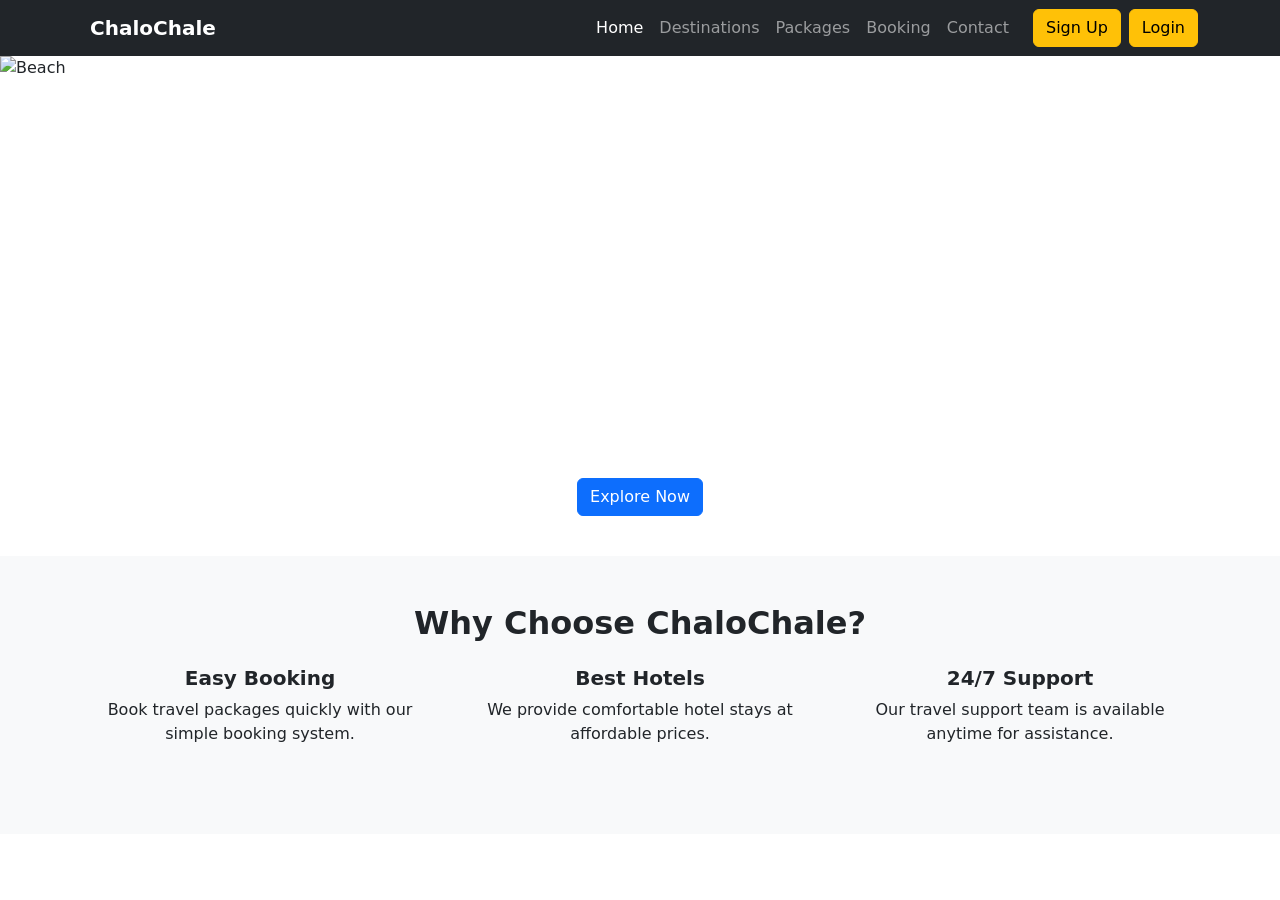
==== index.html @ fa5c9264 "first commit" ====
<!DOCTYPE html>
<html lang="en">

<head>
    <meta charset="UTF-8">
    <meta name="viewport" content="width=device-width, initial-scale=1.0">
    <title>Document</title>
    <link href="https://cdn.jsdelivr.net/npm/bootstrap@5.3.8/dist/css/bootstrap.min.css" rel="stylesheet"
        integrity="sha384-sRIl4kxILFvY47J16cr9ZwB07vP4J8+LH7qKQnuqkuIAvNWLzeN8tE5YBujZqJLB" crossorigin="anonymous">
    <link rel="stylesheet" href="style.css">
</head>

<body>
    <!-- Navbar Start -->
    <div class="container-fluid p-0">
        <nav class="navbar navbar-expand-lg navbar-dark bg-dark">

            <div class="container">

                <!-- Logo / Brand -->
                <a class="navbar-brand fw-bold" href="index.html">
                    <i class="fa-solid fa-plane-departure me-2"></i>
                    ChaloChale
                </a>

                <!-- Mobile Menu Button -->
                <button class="navbar-toggler" type="button" data-bs-toggle="collapse" data-bs-target="#navbarNav"
                    aria-controls="navbarNav" aria-expanded="false" aria-label="Toggle navigation">
                    <span class="navbar-toggler-icon"></span>
                </button>

                <!-- Navigation Menu -->
                <div class="collapse navbar-collapse" id="navbarNav">
                    <ul class="navbar-nav ms-auto">
                        <li class="nav-item"><a class="nav-link active" href="index.html">Home</a></li>
                        <li class="nav-item"><a class="nav-link" href="destinations.html">Destinations</a></li>
                        <li class="nav-item"><a class="nav-link" href="Packages.html">Packages</a></li>
                        <li class="nav-item"><a class="nav-link" href="booking.html">Booking</a></li>
                        <li class="nav-item"><a class="nav-link" href="contact.html">Contact</a></li>
                    </ul>

                    <!-- Buttons -->
                    <div class="d-flex gap-2 ms-lg-3 mt-3 mt-lg-0">
                        <a href="signup.html" class="btn btn-warning">Sign Up</a>
                        <a href="login.html" class="btn btn-warning">Login</a>
                    </div>
                </div>
            </div>
        </nav>
    </div>
    <!-- Navbar End -->

    <div class="row">
        <div class="col-md-12">

            <!-- Carousel Start -->
            <div id="travelCarousel" class="carousel slide" data-bs-ride="carousel">

                <!-- Carousel Indicators -->
                <div class="carousel-indicators">
                    <button type="button" data-bs-target="#travelCarousel" data-bs-slide-to="0" class="active"></button>
                    <button type="button" data-bs-target="#travelCarousel" data-bs-slide-to="1"></button>
                    <button type="button" data-bs-target="#travelCarousel" data-bs-slide-to="2"></button>
                </div>

                <!-- Carousel Inner -->
                <div class="carousel-inner">

                    <!-- Slide 1 -->
                    <div class="carousel-item active">
                        <img src="https://images.unsplash.com/photo-1507525428034-b723cf961d3e?auto=format&fit=crop&w=1400&q=60"
                            class="d-block w-100" height="500" alt="Beach">

                        <div class="carousel-caption">
                            <h2 class="fw-bold">Explore Beautiful Beaches</h2>
                            <p>Plan your next vacation with ChaloChale.</p>
                            <button class="btn btn-primary">Explore Now</button>
                        </div>
                    </div>

                    <!-- Slide 2 -->
                    <div class="carousel-item">
                        <img src="https://images.unsplash.com/photo-1501785888041-af3ef285b470?auto=format&fit=crop&w=1400&q=60"
                            class="d-block w-100" height="500" alt="Mountains">

                        <div class="carousel-caption">
                            <h2 class="fw-bold">Adventure in Mountains</h2>
                            <p>Discover trekking and hiking packages.</p>
                            <button class="btn btn-success">View Packages</button>
                        </div>
                    </div>

                    <!-- Slide 3 -->
                    <div class="carousel-item">
                        <img src="https://images.unsplash.com/photo-1526778548025-fa2f459cd5c1?auto=format&fit=crop&w=1400&q=60"
                            class="d-block w-100" height="500" alt="City">

                        <div class="carousel-caption">
                            <h2 class="fw-bold">Enjoy City Tours</h2>
                            <p>Book affordable city travel plans.</p>
                            <button class="btn btn-warning">Book Trip</button>
                        </div>
                    </div>

                </div>

                <!-- Previous Button -->
                <button class="carousel-control-prev" type="button" data-bs-target="#travelCarousel"
                    data-bs-slide="prev">

                    <span class="carousel-control-prev-icon"></span>

                </button>

                <!-- Next Button -->
                <button class="carousel-control-next" type="button" data-bs-target="#travelCarousel"
                    data-bs-slide="next">

                    <span class="carousel-control-next-icon"></span>

                </button>

            </div>
            <!-- Carousel End -->

        </div>
    </div>

    <!-- Services Section -->
    <section class="py-5 bg-light">
        <div class="container">

            <h2 class="text-center fw-bold mb-4">
                Why Choose ChaloChale?
            </h2>

            <div class="row text-center">

                <!-- Service 1 -->
                <div class="col-md-4 mb-4">
                    <i class="fa-solid fa-plane fa-3x text-primary mb-3"></i>
                    <h5 class="fw-bold">Easy Booking</h5>
                    <p>
                        Book travel packages quickly with our simple booking system.
                    </p>
                </div>

                <!-- Service 2 -->
                <div class="col-md-4 mb-4">
                    <i class="fa-solid fa-hotel fa-3x text-success mb-3"></i>
                    <h5 class="fw-bold">Best Hotels</h5>
                    <p>
                        We provide comfortable hotel stays at affordable prices.
                    </p>
                </div>

                <!-- Service 3 -->
                <div class="col-md-4 mb-4">
                    <i class="fa-solid fa-headset fa-3x text-warning mb-3"></i>
                    <h5 class="fw-bold">24/7 Support</h5>
                    <p>
                        Our travel support team is available anytime for assistance.
                    </p>
                </div>

            </div>

        </div>
    </section>
    <!-- Services Section End -->

    <script src="https://cdn.jsdelivr.net/npm/bootstrap@5.3.8/dist/js/bootstrap.bundle.min.js"
        integrity="sha384-FKyoEForCGlyvwx9Hj09JcYn3nv7wiPVlz7YYwJrWVcXK/BmnVDxM+D2scQbITxI" crossorigin="anonymous">
        </script>
</body>

</html>
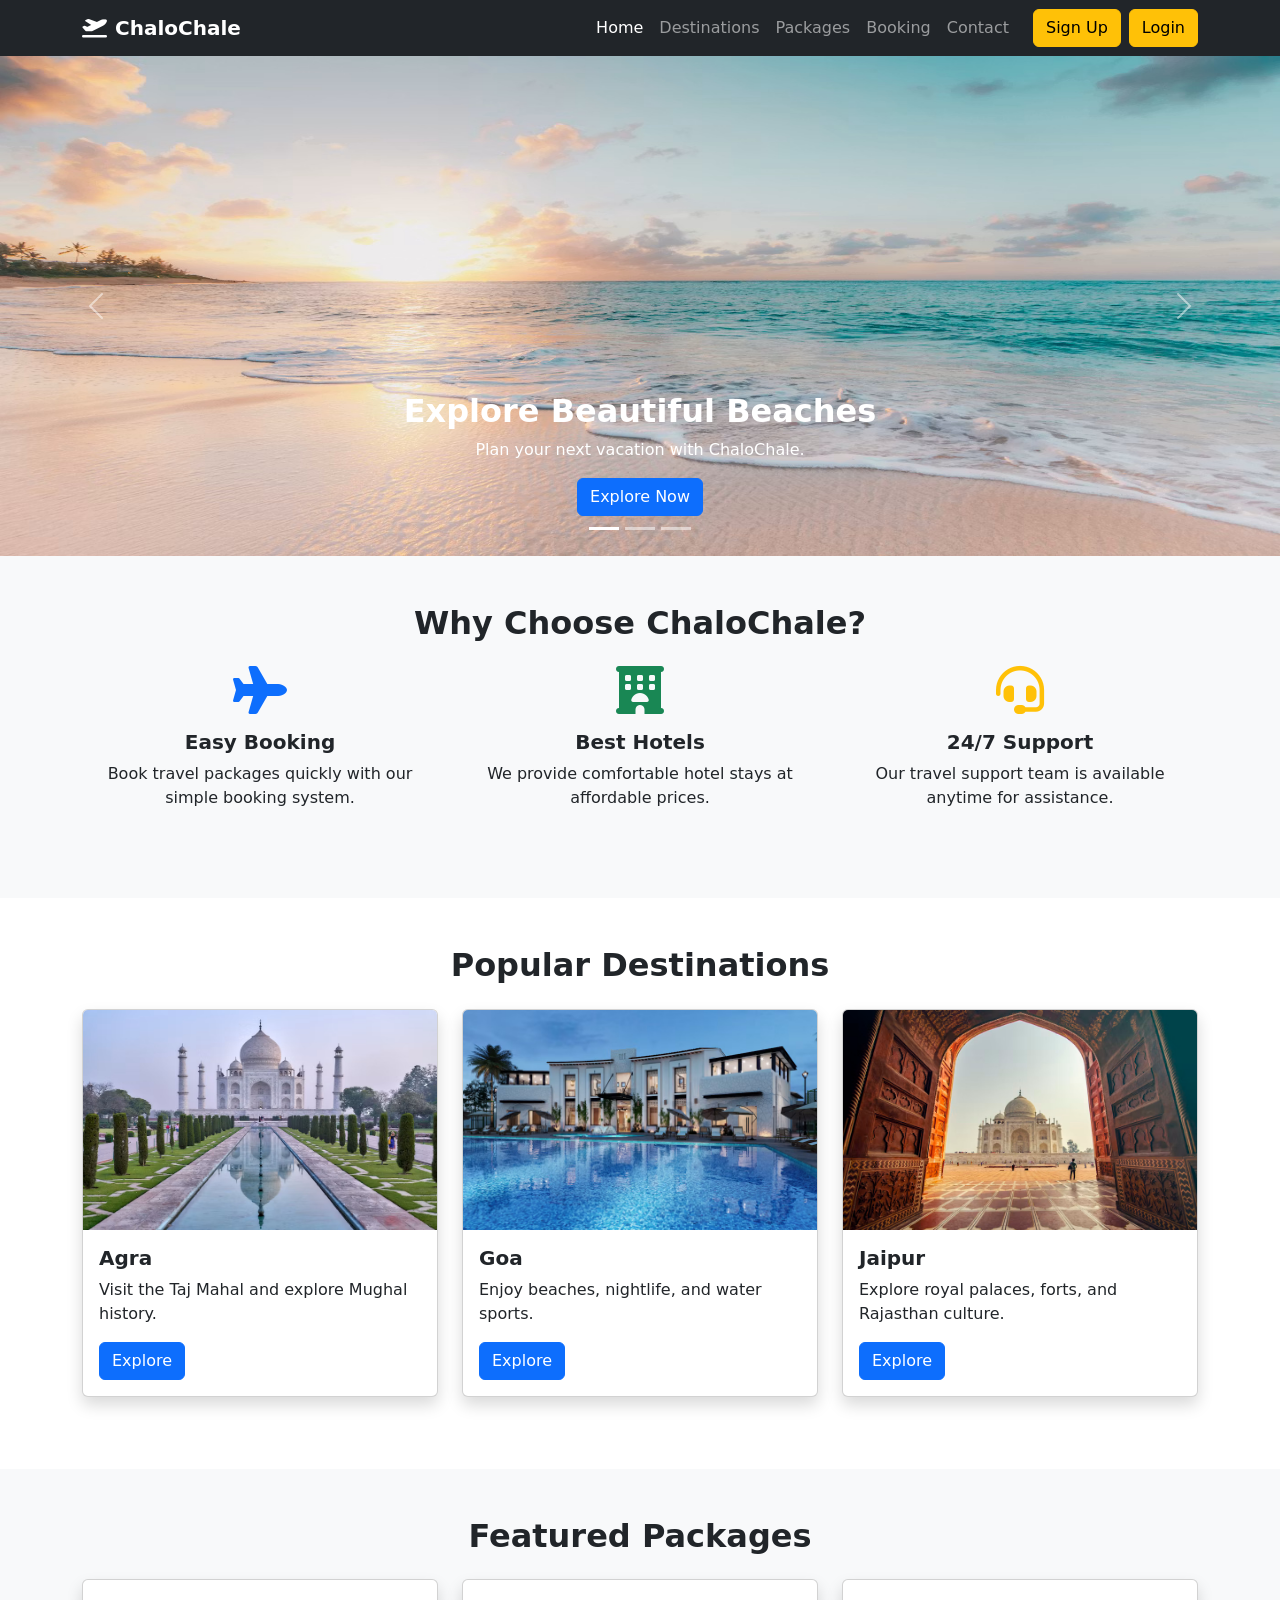
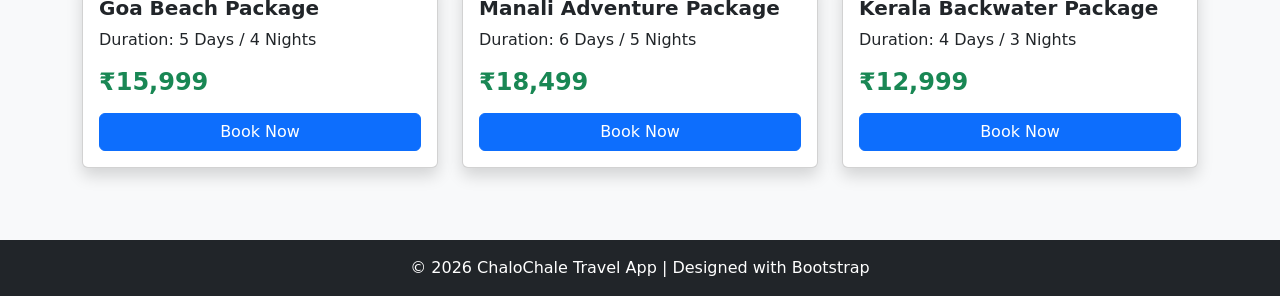
==== commit cc2fb219: "first1 commit" ====
--- a/index.html
+++ b/index.html
@@ -4,32 +4,24 @@
 <head>
     <meta charset="UTF-8">
     <meta name="viewport" content="width=device-width, initial-scale=1.0">
-    <title>Document</title>
+    <title>ChaloChale</title>
     <link href="https://cdn.jsdelivr.net/npm/bootstrap@5.3.8/dist/css/bootstrap.min.css" rel="stylesheet"
         integrity="sha384-sRIl4kxILFvY47J16cr9ZwB07vP4J8+LH7qKQnuqkuIAvNWLzeN8tE5YBujZqJLB" crossorigin="anonymous">
     <link rel="stylesheet" href="style.css">
+    <link rel="stylesheet" href="https://cdnjs.cloudflare.com/ajax/libs/font-awesome/6.7.2/css/all.min.css">
 </head>
 
 <body>
     <!-- Navbar Start -->
     <div class="container-fluid p-0">
         <nav class="navbar navbar-expand-lg navbar-dark bg-dark">
-
             <div class="container">
-
-                <!-- Logo / Brand -->
-                <a class="navbar-brand fw-bold" href="index.html">
-                    <i class="fa-solid fa-plane-departure me-2"></i>
-                    ChaloChale
-                </a>
-
-                <!-- Mobile Menu Button -->
+                <a class="navbar-brand fw-bold" href="index.html"><i
+                        class="fa-solid fa-plane-departure me-2"></i>ChaloChale</a>
                 <button class="navbar-toggler" type="button" data-bs-toggle="collapse" data-bs-target="#navbarNav"
                     aria-controls="navbarNav" aria-expanded="false" aria-label="Toggle navigation">
                     <span class="navbar-toggler-icon"></span>
                 </button>
-
-                <!-- Navigation Menu -->
                 <div class="collapse navbar-collapse" id="navbarNav">
                     <ul class="navbar-nav ms-auto">
                         <li class="nav-item"><a class="nav-link active" href="index.html">Home</a></li>
@@ -38,8 +30,6 @@
                         <li class="nav-item"><a class="nav-link" href="booking.html">Booking</a></li>
                         <li class="nav-item"><a class="nav-link" href="contact.html">Contact</a></li>
                     </ul>
-
-                    <!-- Buttons -->
                     <div class="d-flex gap-2 ms-lg-3 mt-3 mt-lg-0">
                         <a href="signup.html" class="btn btn-warning">Sign Up</a>
                         <a href="login.html" class="btn btn-warning">Login</a>
@@ -50,128 +40,227 @@
     </div>
     <!-- Navbar End -->
 
+    <!-- Carousel Start -->
     <div class="row">
         <div class="col-md-12">
-
-            <!-- Carousel Start -->
             <div id="travelCarousel" class="carousel slide" data-bs-ride="carousel">
-
-                <!-- Carousel Indicators -->
                 <div class="carousel-indicators">
                     <button type="button" data-bs-target="#travelCarousel" data-bs-slide-to="0" class="active"></button>
                     <button type="button" data-bs-target="#travelCarousel" data-bs-slide-to="1"></button>
                     <button type="button" data-bs-target="#travelCarousel" data-bs-slide-to="2"></button>
                 </div>
-
-                <!-- Carousel Inner -->
                 <div class="carousel-inner">
-
-                    <!-- Slide 1 -->
                     <div class="carousel-item active">
-                        <img src="https://images.unsplash.com/photo-1507525428034-b723cf961d3e?auto=format&fit=crop&w=1400&q=60"
+                        <img src="images/beach.jpg"
                             class="d-block w-100" height="500" alt="Beach">
-
                         <div class="carousel-caption">
                             <h2 class="fw-bold">Explore Beautiful Beaches</h2>
                             <p>Plan your next vacation with ChaloChale.</p>
                             <button class="btn btn-primary">Explore Now</button>
                         </div>
                     </div>
-
-                    <!-- Slide 2 -->
                     <div class="carousel-item">
-                        <img src="https://images.unsplash.com/photo-1501785888041-af3ef285b470?auto=format&fit=crop&w=1400&q=60"
+                        <img src="images/mountains.jpg"
                             class="d-block w-100" height="500" alt="Mountains">
-
                         <div class="carousel-caption">
                             <h2 class="fw-bold">Adventure in Mountains</h2>
                             <p>Discover trekking and hiking packages.</p>
                             <button class="btn btn-success">View Packages</button>
                         </div>
                     </div>
-
-                    <!-- Slide 3 -->
                     <div class="carousel-item">
-                        <img src="https://images.unsplash.com/photo-1526778548025-fa2f459cd5c1?auto=format&fit=crop&w=1400&q=60"
+                        <img src="images/city.jpg"
                             class="d-block w-100" height="500" alt="City">
-
                         <div class="carousel-caption">
                             <h2 class="fw-bold">Enjoy City Tours</h2>
                             <p>Book affordable city travel plans.</p>
                             <button class="btn btn-warning">Book Trip</button>
                         </div>
                     </div>
-
-                </div>
-
-                <!-- Previous Button -->
+                </div>
                 <button class="carousel-control-prev" type="button" data-bs-target="#travelCarousel"
                     data-bs-slide="prev">
-
                     <span class="carousel-control-prev-icon"></span>
-
                 </button>
-
-                <!-- Next Button -->
                 <button class="carousel-control-next" type="button" data-bs-target="#travelCarousel"
                     data-bs-slide="next">
-
                     <span class="carousel-control-next-icon"></span>
-
                 </button>
-
-            </div>
-            <!-- Carousel End -->
-
+            </div>
         </div>
     </div>
+    <!-- Carousel End -->
 
     <!-- Services Section -->
     <section class="py-5 bg-light">
         <div class="container">
-
-            <h2 class="text-center fw-bold mb-4">
-                Why Choose ChaloChale?
-            </h2>
-
+            <h2 class="text-center fw-bold mb-4">Why Choose ChaloChale?</h2>
             <div class="row text-center">
-
-                <!-- Service 1 -->
                 <div class="col-md-4 mb-4">
                     <i class="fa-solid fa-plane fa-3x text-primary mb-3"></i>
                     <h5 class="fw-bold">Easy Booking</h5>
-                    <p>
-                        Book travel packages quickly with our simple booking system.
-                    </p>
-                </div>
-
-                <!-- Service 2 -->
+                    <p>Book travel packages quickly with our simple booking system.</p>
+                </div>
                 <div class="col-md-4 mb-4">
                     <i class="fa-solid fa-hotel fa-3x text-success mb-3"></i>
                     <h5 class="fw-bold">Best Hotels</h5>
-                    <p>
-                        We provide comfortable hotel stays at affordable prices.
-                    </p>
-                </div>
-
-                <!-- Service 3 -->
+                    <p>We provide comfortable hotel stays at affordable prices.</p>
+                </div>
                 <div class="col-md-4 mb-4">
                     <i class="fa-solid fa-headset fa-3x text-warning mb-3"></i>
                     <h5 class="fw-bold">24/7 Support</h5>
-                    <p>
-                        Our travel support team is available anytime for assistance.
-                    </p>
-                </div>
-
-            </div>
-
+                    <p>Our travel support team is available anytime for assistance.</p>
+                </div>
+            </div>
         </div>
     </section>
     <!-- Services Section End -->
 
+    <!-- Destinations Section -->
+    <section class="py-5">
+        <div class="container">
+            <h2 class="text-center fw-bold mb-4">Popular Destinations</h2>
+            <div class="row">
+                <div class="col-md-4 mb-4">
+                    <div class="card shadow">
+                        <img src="images/TajMahal.jpg" class="card-img-top" height="220" alt="Agra">
+                        <div class="card-body">
+                            <h5 class="card-title fw-bold">Agra</h5>
+                            <p class="card-text">Visit the Taj Mahal and explore Mughal history.</p>
+                            <a href="#" class="btn btn-primary">Explore</a>
+                        </div>
+                    </div>
+                </div>
+                <div class="col-md-4 mb-4">
+                    <div class="card shadow">
+                        <img src="images/goa.jpg"class="card-img-top" height="220" alt="Goa">
+                        <div class="card-body">
+                            <h5 class="card-title fw-bold">Goa</h5>
+                            <p class="card-text">Enjoy beaches, nightlife, and water sports.</p>
+                            <a href="#" class="btn btn-primary">Explore</a>
+                        </div>
+                    </div>
+                </div>
+                <div class="col-md-4 mb-4">
+                    <div class="card shadow">
+                        <img src="images/jaipur.jpg" class="card-img-top" height="220" alt="Jaipur">
+                        <div class="card-body">
+                            <h5 class="card-title fw-bold">Jaipur</h5>
+                            <p class="card-text">Explore royal palaces, forts, and Rajasthan culture.</p>
+                            <a href="#" class="btn btn-primary">Explore</a>
+                        </div>
+                    </div>
+                </div>
+            </div>
+        </div>
+    </section>
+    <!-- Destination Section End -->
+
+    <!-- Packages Section -->
+    <section class="py-5 bg-light">
+        <div class="container">
+            <h2 class="text-center fw-bold mb-4">Featured Packages</h2>
+            <div class="row">
+                <!-- Goa Package -->
+                <div class="col-md-4 mb-4">
+                    <div class="card shadow">
+                        <div class="card-body">
+                            <h5 class="fw-bold">Goa Beach Package</h5>
+                            <p>Duration: 5 Days / 4 Nights</p>
+                            <h4 class="text-success fw-bold">₹15,999</h4>
+                            <button class="btn btn-primary w-100 mt-2" data-bs-toggle="modal"
+                                data-bs-target="#bookingModal">Book Now</button>
+                        </div>
+                    </div>
+                </div>
+                <!-- Manali Package -->
+                <div class="col-md-4 mb-4">
+                    <div class="card shadow">
+                        <div class="card-body">
+                            <h5 class="fw-bold">Manali Adventure Package</h5>
+                            <p>Duration: 6 Days / 5 Nights</p>
+                            <h4 class="text-success fw-bold">₹18,499</h4>
+                            <button class="btn btn-primary w-100 mt-2" data-bs-toggle="modal"
+                                data-bs-target="#bookingModal">Book Now</button>
+                        </div>
+                    </div>
+                </div>
+                <!-- Kerala Package -->
+                <div class="col-md-4 mb-4">
+                    <div class="card shadow">
+                        <div class="card-body">
+                            <h5 class="fw-bold">Kerala Backwater Package</h5>
+                            <p>Duration: 4 Days / 3 Nights</p>
+                            <h4 class="text-success fw-bold">₹12,999</h4>
+                            <button class="btn btn-primary w-100 mt-2" data-bs-toggle="modal"
+                                data-bs-target="#bookingModal">Book Now</button>
+                        </div>
+                    </div>
+                </div>
+            </div>
+        </div>
+    </section>
+    <!-- Packages Section End -->
+
+    <!-- Booking Modal Start -->
+    <div class="modal fade" id="bookingModal" tabindex="-1">
+        <div class="modal-dialog modal-lg">
+            <div class="modal-content">
+                <div class="modal-header bg-primary text-white">
+                    <h5 class="modal-title">Book Your Trip</h5>
+                    <button type="button" class="btn-close btn-close-white" data-bs-dismiss="modal"></button>
+                </div>
+                <div class="modal-body">
+                    <form>
+                        <div class="row">
+                            <div class="col-md-6 mb-3">
+                                <label class="form-label">Full Name</label>
+                                <input type="text" class="form-control" placeholder="Enter your name">
+                            </div>
+                            <div class="col-md-6 mb-3">
+                                <label class="form-label">Email</label>
+                                <input type="email" class="form-control" placeholder="Enter email">
+                            </div>
+                        </div>
+                        <div class="row">
+                            <div class="col-md-6 mb-3">
+                                <label class="form-label">Select Destination</label>
+                                <select class="form-select">
+                                    <option>Goa</option>
+                                    <option>Manali</option>
+                                    <option>Kerala</option>
+                                    <option>Jaipur</option>
+                                </select>
+                            </div>
+                            <div class="col-md-6 mb-3">
+                                <label class="form-label">Travel Date</label>
+                                <input type="date" class="form-control">
+                            </div>
+                        </div>
+                        <div class="mb-3">
+                            <label class="form-label">Number of People</label>
+                            <input type="number" class="form-control" placeholder="Enter number of people">
+                        </div>
+                        <div class="mb-3">
+                            <label class="form-label">Message</label>
+                            <textarea class="form-control" rows="3" placeholder="Any special request?"></textarea>
+                        </div>
+                        <button type="submit" class="btn btn-success w-100">Submit Booking Request</button>
+                    </form>
+                </div>
+            </div>
+        </div>
+    </div>
+    <!-- Booking Modal End -->
+
+    <!-- Footer -->
+    <footer class="bg-dark text-white text-center py-3">
+        <p class="mb-0">© 2026 ChaloChale Travel App | Designed with Bootstrap</p>
+    </footer>
+
     <script src="https://cdn.jsdelivr.net/npm/bootstrap@5.3.8/dist/js/bootstrap.bundle.min.js"
-        integrity="sha384-FKyoEForCGlyvwx9Hj09JcYn3nv7wiPVlz7YYwJrWVcXK/BmnVDxM+D2scQbITxI" crossorigin="anonymous">
-        </script>
+        integrity="sha384-FKyoEForCGlyvwx9Hj09JcYn3nv7wiPVlz7YYwJrWVcXK/BmnVDxM+D2scQbITxI"
+        crossorigin="anonymous"></script>
 </body>
 
 </html>
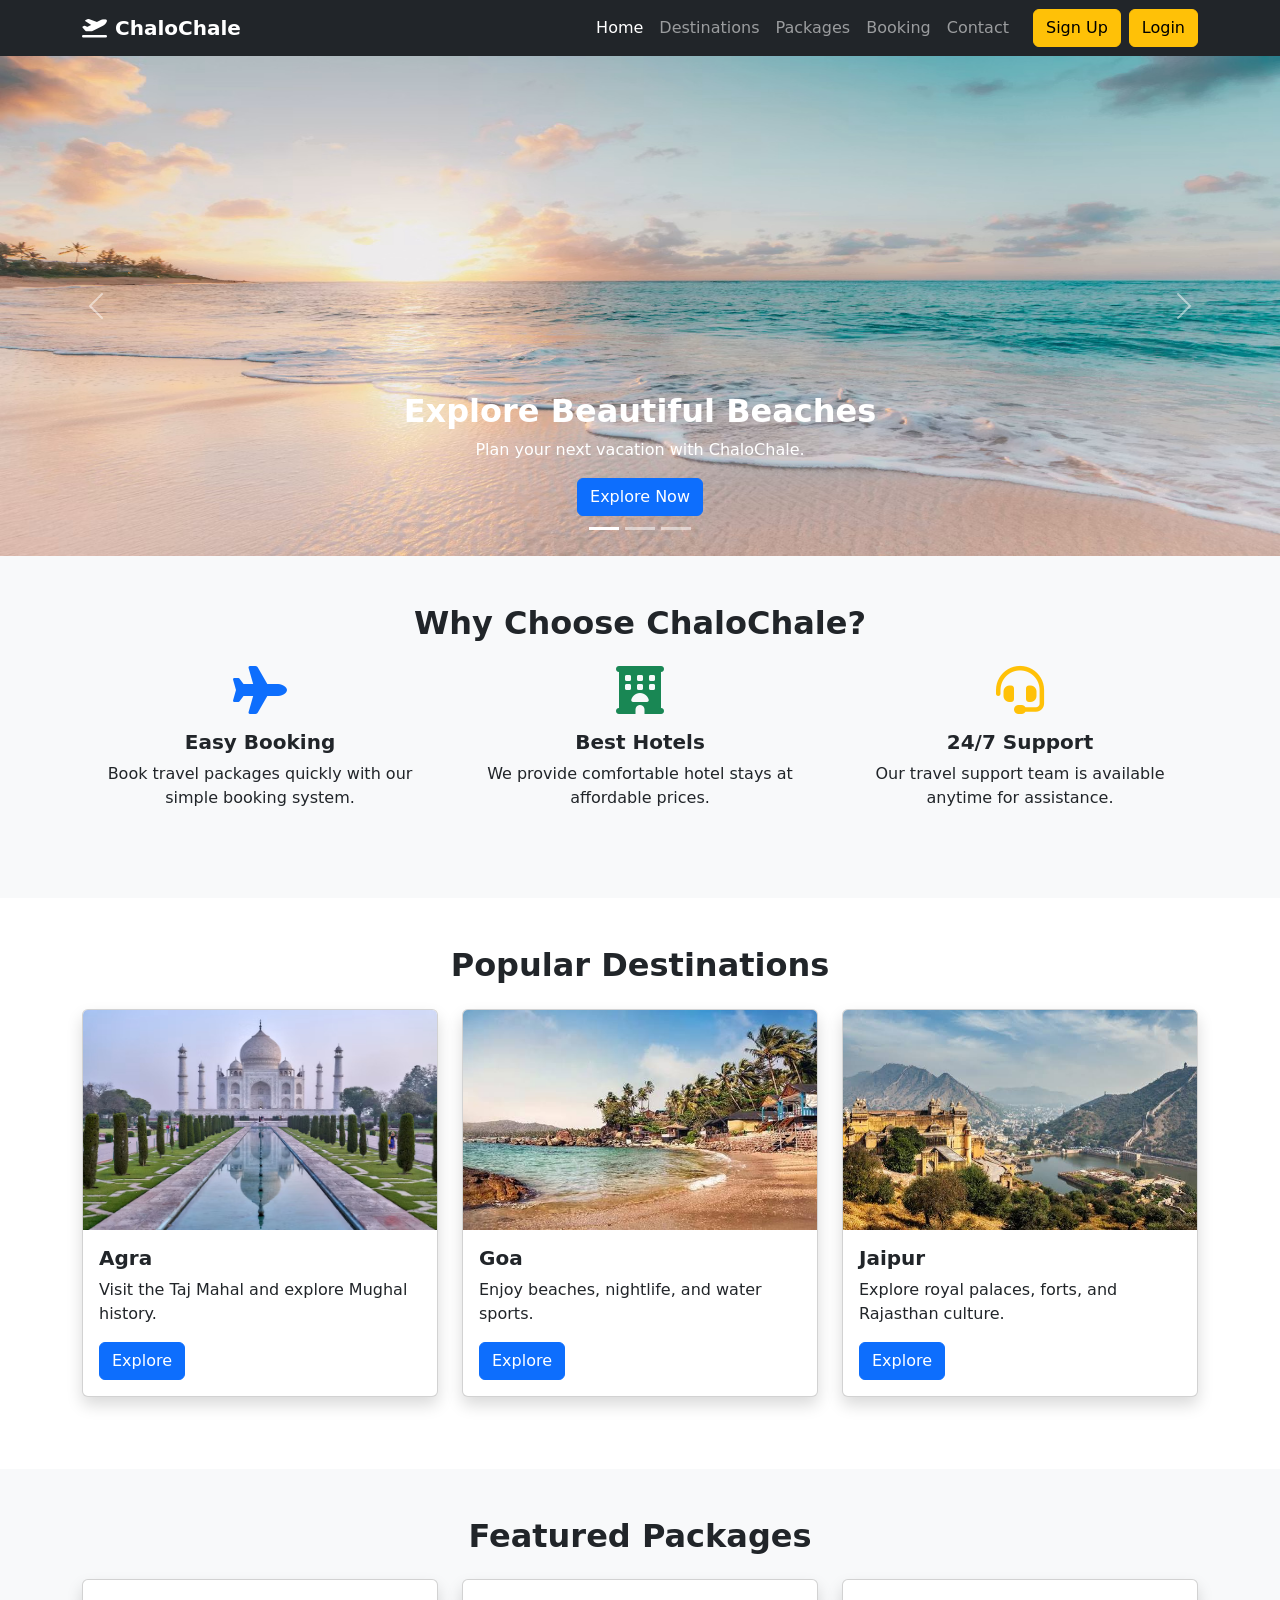
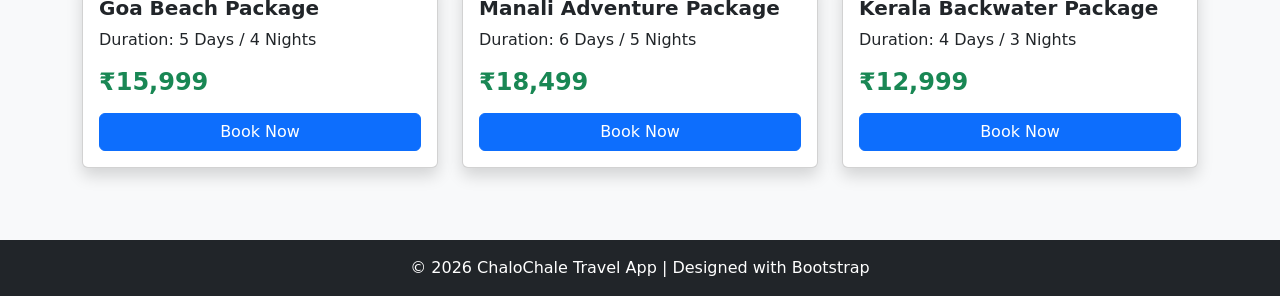
==== commit 0f91f8fb: "secong commit" ====
--- a/index.html
+++ b/index.html
@@ -133,7 +133,7 @@
                 </div>
                 <div class="col-md-4 mb-4">
                     <div class="card shadow">
-                        <img src="images/goa.jpg"class="card-img-top" height="220" alt="Goa">
+                        <img src="images/Goa.jpeg"class="card-img-top" height="220" alt="Goa">
                         <div class="card-body">
                             <h5 class="card-title fw-bold">Goa</h5>
                             <p class="card-text">Enjoy beaches, nightlife, and water sports.</p>
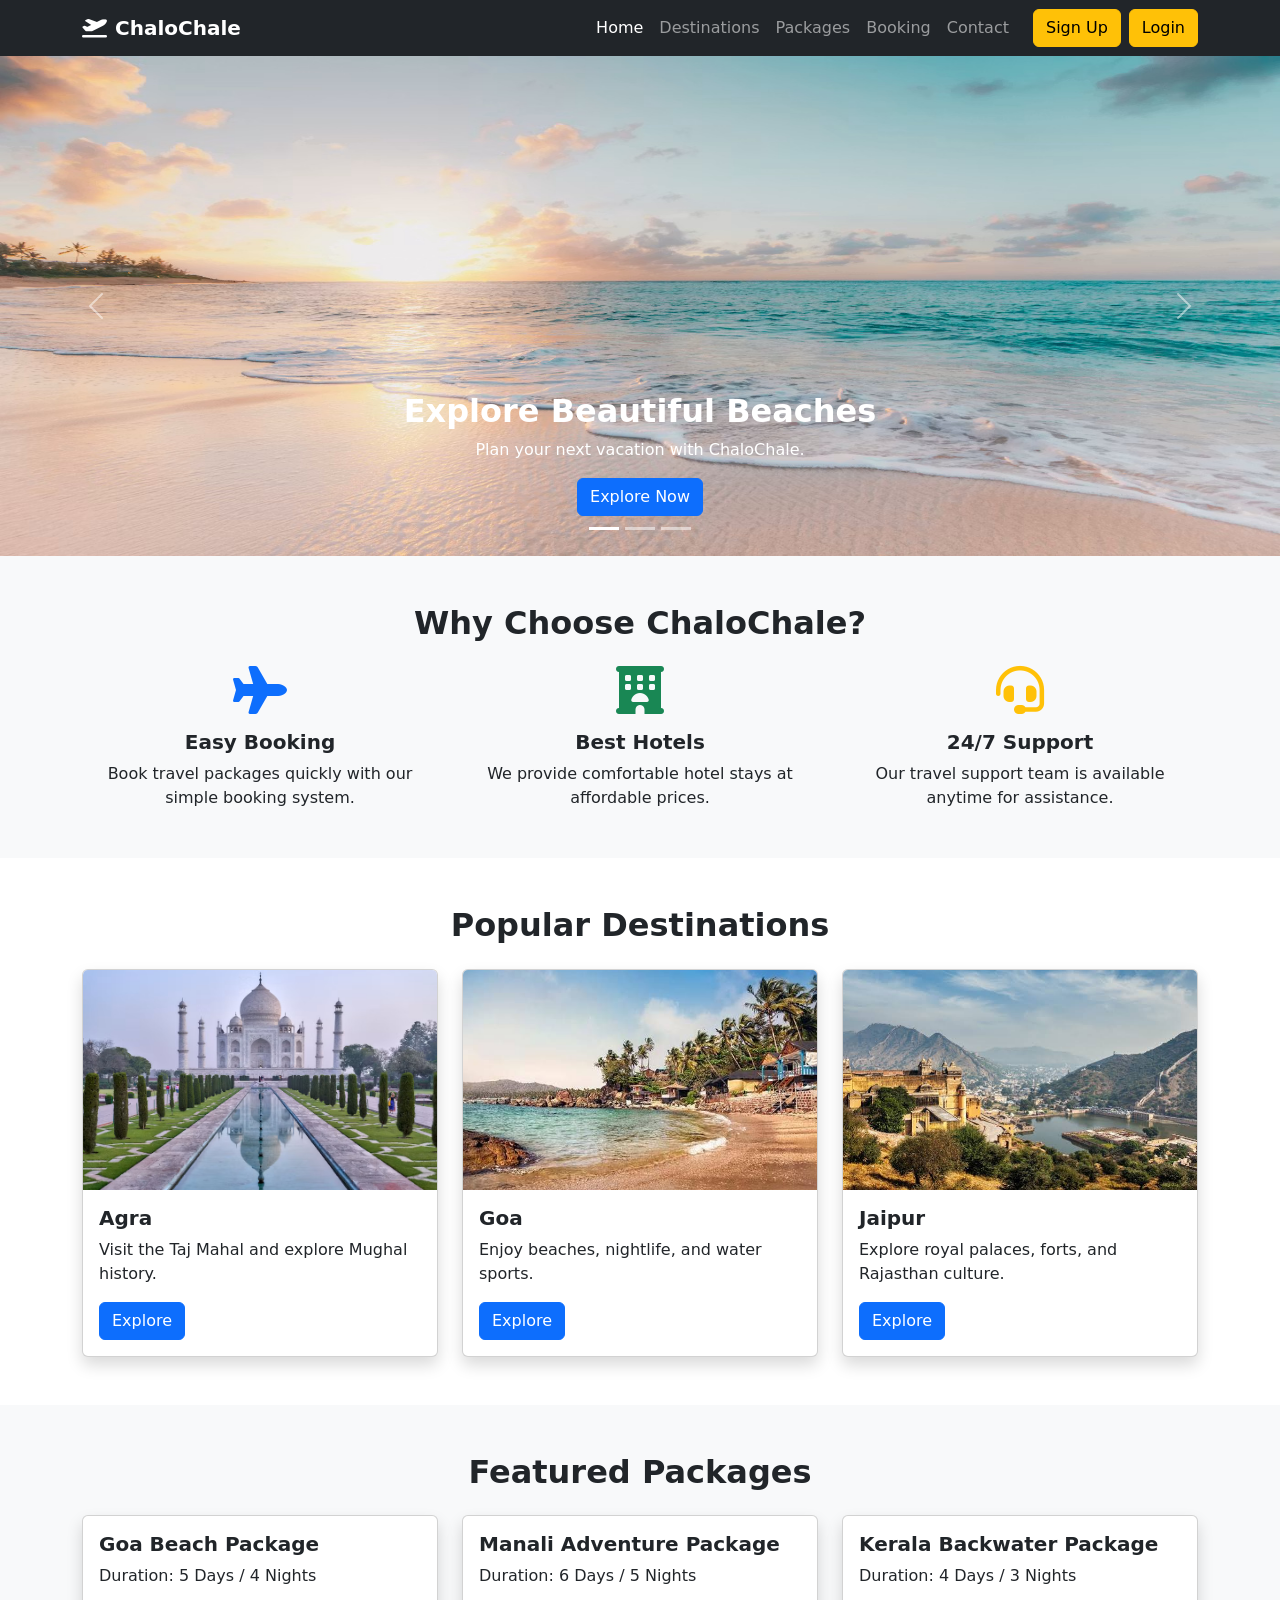
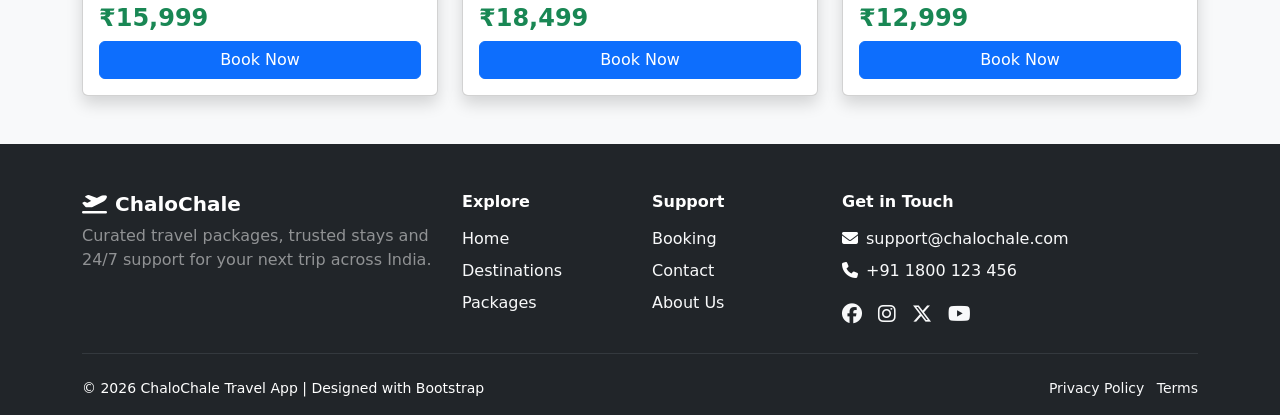
==== commit 320d2d87: "Make cards section and footer responsive Co-Authored-By: Devin AI <158243242+devin-ai-integration[bo" ====
--- a/index.html
+++ b/index.html
@@ -7,7 +7,7 @@
     <title>ChaloChale</title>
     <link href="https://cdn.jsdelivr.net/npm/bootstrap@5.3.8/dist/css/bootstrap.min.css" rel="stylesheet"
         integrity="sha384-sRIl4kxILFvY47J16cr9ZwB07vP4J8+LH7qKQnuqkuIAvNWLzeN8tE5YBujZqJLB" crossorigin="anonymous">
-    <link rel="stylesheet" href="style.css">
+    <link rel="stylesheet" href="css/style.css">
     <link rel="stylesheet" href="https://cdnjs.cloudflare.com/ajax/libs/font-awesome/6.7.2/css/all.min.css">
 </head>
 
@@ -95,21 +95,21 @@
     <section class="py-5 bg-light">
         <div class="container">
             <h2 class="text-center fw-bold mb-4">Why Choose ChaloChale?</h2>
-            <div class="row text-center">
-                <div class="col-md-4 mb-4">
+            <div class="row g-4 text-center">
+                <div class="col-12 col-sm-6 col-lg-4">
                     <i class="fa-solid fa-plane fa-3x text-primary mb-3"></i>
                     <h5 class="fw-bold">Easy Booking</h5>
-                    <p>Book travel packages quickly with our simple booking system.</p>
-                </div>
-                <div class="col-md-4 mb-4">
+                    <p class="mb-0">Book travel packages quickly with our simple booking system.</p>
+                </div>
+                <div class="col-12 col-sm-6 col-lg-4">
                     <i class="fa-solid fa-hotel fa-3x text-success mb-3"></i>
                     <h5 class="fw-bold">Best Hotels</h5>
-                    <p>We provide comfortable hotel stays at affordable prices.</p>
-                </div>
-                <div class="col-md-4 mb-4">
+                    <p class="mb-0">We provide comfortable hotel stays at affordable prices.</p>
+                </div>
+                <div class="col-12 col-sm-6 col-lg-4">
                     <i class="fa-solid fa-headset fa-3x text-warning mb-3"></i>
                     <h5 class="fw-bold">24/7 Support</h5>
-                    <p>Our travel support team is available anytime for assistance.</p>
+                    <p class="mb-0">Our travel support team is available anytime for assistance.</p>
                 </div>
             </div>
         </div>
@@ -120,34 +120,34 @@
     <section class="py-5">
         <div class="container">
             <h2 class="text-center fw-bold mb-4">Popular Destinations</h2>
-            <div class="row">
-                <div class="col-md-4 mb-4">
-                    <div class="card shadow">
-                        <img src="images/TajMahal.jpg" class="card-img-top" height="220" alt="Agra">
-                        <div class="card-body">
+            <div class="row g-4">
+                <div class="col-12 col-sm-6 col-lg-4">
+                    <div class="card h-100 shadow">
+                        <img src="images/TajMahal.jpg" class="card-img-top" alt="Agra">
+                        <div class="card-body d-flex flex-column">
                             <h5 class="card-title fw-bold">Agra</h5>
                             <p class="card-text">Visit the Taj Mahal and explore Mughal history.</p>
-                            <a href="#" class="btn btn-primary">Explore</a>
-                        </div>
-                    </div>
-                </div>
-                <div class="col-md-4 mb-4">
-                    <div class="card shadow">
-                        <img src="images/Goa.jpeg"class="card-img-top" height="220" alt="Goa">
-                        <div class="card-body">
+                            <a href="#" class="btn btn-primary mt-auto align-self-start">Explore</a>
+                        </div>
+                    </div>
+                </div>
+                <div class="col-12 col-sm-6 col-lg-4">
+                    <div class="card h-100 shadow">
+                        <img src="images/Goa.jpeg" class="card-img-top" alt="Goa">
+                        <div class="card-body d-flex flex-column">
                             <h5 class="card-title fw-bold">Goa</h5>
                             <p class="card-text">Enjoy beaches, nightlife, and water sports.</p>
-                            <a href="#" class="btn btn-primary">Explore</a>
-                        </div>
-                    </div>
-                </div>
-                <div class="col-md-4 mb-4">
-                    <div class="card shadow">
-                        <img src="images/jaipur.jpg" class="card-img-top" height="220" alt="Jaipur">
-                        <div class="card-body">
+                            <a href="#" class="btn btn-primary mt-auto align-self-start">Explore</a>
+                        </div>
+                    </div>
+                </div>
+                <div class="col-12 col-sm-6 col-lg-4">
+                    <div class="card h-100 shadow">
+                        <img src="images/jaipur.jpg" class="card-img-top" alt="Jaipur">
+                        <div class="card-body d-flex flex-column">
                             <h5 class="card-title fw-bold">Jaipur</h5>
                             <p class="card-text">Explore royal palaces, forts, and Rajasthan culture.</p>
-                            <a href="#" class="btn btn-primary">Explore</a>
+                            <a href="#" class="btn btn-primary mt-auto align-self-start">Explore</a>
                         </div>
                     </div>
                 </div>
@@ -160,39 +160,39 @@
     <section class="py-5 bg-light">
         <div class="container">
             <h2 class="text-center fw-bold mb-4">Featured Packages</h2>
-            <div class="row">
+            <div class="row g-4">
                 <!-- Goa Package -->
-                <div class="col-md-4 mb-4">
-                    <div class="card shadow">
-                        <div class="card-body">
+                <div class="col-12 col-sm-6 col-lg-4">
+                    <div class="card h-100 shadow">
+                        <div class="card-body d-flex flex-column">
                             <h5 class="fw-bold">Goa Beach Package</h5>
                             <p>Duration: 5 Days / 4 Nights</p>
                             <h4 class="text-success fw-bold">₹15,999</h4>
-                            <button class="btn btn-primary w-100 mt-2" data-bs-toggle="modal"
+                            <button class="btn btn-primary w-100 mt-auto" data-bs-toggle="modal"
                                 data-bs-target="#bookingModal">Book Now</button>
                         </div>
                     </div>
                 </div>
                 <!-- Manali Package -->
-                <div class="col-md-4 mb-4">
-                    <div class="card shadow">
-                        <div class="card-body">
+                <div class="col-12 col-sm-6 col-lg-4">
+                    <div class="card h-100 shadow">
+                        <div class="card-body d-flex flex-column">
                             <h5 class="fw-bold">Manali Adventure Package</h5>
                             <p>Duration: 6 Days / 5 Nights</p>
                             <h4 class="text-success fw-bold">₹18,499</h4>
-                            <button class="btn btn-primary w-100 mt-2" data-bs-toggle="modal"
+                            <button class="btn btn-primary w-100 mt-auto" data-bs-toggle="modal"
                                 data-bs-target="#bookingModal">Book Now</button>
                         </div>
                     </div>
                 </div>
                 <!-- Kerala Package -->
-                <div class="col-md-4 mb-4">
-                    <div class="card shadow">
-                        <div class="card-body">
+                <div class="col-12 col-sm-6 col-lg-4">
+                    <div class="card h-100 shadow">
+                        <div class="card-body d-flex flex-column">
                             <h5 class="fw-bold">Kerala Backwater Package</h5>
                             <p>Duration: 4 Days / 3 Nights</p>
                             <h4 class="text-success fw-bold">₹12,999</h4>
-                            <button class="btn btn-primary w-100 mt-2" data-bs-toggle="modal"
+                            <button class="btn btn-primary w-100 mt-auto" data-bs-toggle="modal"
                                 data-bs-target="#bookingModal">Book Now</button>
                         </div>
                     </div>
@@ -254,8 +254,56 @@
     <!-- Booking Modal End -->
 
     <!-- Footer -->
-    <footer class="bg-dark text-white text-center py-3">
-        <p class="mb-0">© 2026 ChaloChale Travel App | Designed with Bootstrap</p>
+    <footer class="site-footer bg-dark text-white pt-5 pb-3">
+        <div class="container">
+            <div class="row g-4">
+                <div class="col-12 col-lg-4">
+                    <h5 class="fw-bold"><i class="fa-solid fa-plane-departure me-2"></i>ChaloChale</h5>
+                    <p class="text-white-50 mb-0">Curated travel packages, trusted stays and 24/7 support for your next
+                        trip across India.</p>
+                </div>
+                <div class="col-6 col-md-3 col-lg-2">
+                    <h6 class="fw-bold mb-3">Explore</h6>
+                    <ul class="list-unstyled mb-0">
+                        <li class="mb-2"><a class="link-light" href="index.html">Home</a></li>
+                        <li class="mb-2"><a class="link-light" href="destinations.html">Destinations</a></li>
+                        <li class="mb-2"><a class="link-light" href="Packages.html">Packages</a></li>
+                    </ul>
+                </div>
+                <div class="col-6 col-md-3 col-lg-2">
+                    <h6 class="fw-bold mb-3">Support</h6>
+                    <ul class="list-unstyled mb-0">
+                        <li class="mb-2"><a class="link-light" href="booking.html">Booking</a></li>
+                        <li class="mb-2"><a class="link-light" href="contact.html">Contact</a></li>
+                        <li class="mb-2"><a class="link-light" href="about.html">About Us</a></li>
+                    </ul>
+                </div>
+                <div class="col-12 col-md-6 col-lg-4">
+                    <h6 class="fw-bold mb-3">Get in Touch</h6>
+                    <ul class="list-unstyled mb-3">
+                        <li class="mb-2"><i class="fa-solid fa-envelope me-2"></i><a class="link-light"
+                                href="mailto:support@chalochale.com">support@chalochale.com</a></li>
+                        <li class="mb-2"><i class="fa-solid fa-phone me-2"></i><a class="link-light"
+                                href="tel:+911800123456">+91 1800 123 456</a></li>
+                    </ul>
+                    <div class="d-flex gap-3 fs-5">
+                        <a class="link-light" href="#" aria-label="Facebook"><i class="fa-brands fa-facebook"></i></a>
+                        <a class="link-light" href="#" aria-label="Instagram"><i class="fa-brands fa-instagram"></i></a>
+                        <a class="link-light" href="#" aria-label="X"><i class="fa-brands fa-x-twitter"></i></a>
+                        <a class="link-light" href="#" aria-label="YouTube"><i class="fa-brands fa-youtube"></i></a>
+                    </div>
+                </div>
+            </div>
+            <hr class="border-secondary my-4">
+            <div
+                class="d-flex flex-column flex-sm-row justify-content-between align-items-center gap-2 text-center text-sm-start">
+                <p class="mb-0 small">&copy; 2026 ChaloChale Travel App | Designed with Bootstrap</p>
+                <ul class="list-inline mb-0 small">
+                    <li class="list-inline-item"><a class="link-light" href="#">Privacy Policy</a></li>
+                    <li class="list-inline-item"><a class="link-light" href="#">Terms</a></li>
+                </ul>
+            </div>
+        </div>
     </footer>
 
     <script src="https://cdn.jsdelivr.net/npm/bootstrap@5.3.8/dist/js/bootstrap.bundle.min.js"
--- a/css/style.css
+++ b/css/style.css
@@ -0,0 +1,42 @@
+/* Cards */
+.card-img-top {
+    width: 100%;
+    height: 220px;
+    object-fit: cover;
+}
+
+@media (max-width: 575.98px) {
+    .card-img-top {
+        height: 180px;
+    }
+}
+
+.package-card {
+    transition: transform .2s ease, box-shadow .2s ease;
+}
+
+.package-card:hover,
+.package-card:focus-within {
+    transform: translateY(-4px);
+}
+
+@media (prefers-reduced-motion: reduce) {
+    .package-card {
+        transition: none;
+    }
+
+    .package-card:hover,
+    .package-card:focus-within {
+        transform: none;
+    }
+}
+
+/* Footer */
+.site-footer a {
+    text-decoration: none;
+}
+
+.site-footer a:hover,
+.site-footer a:focus {
+    text-decoration: underline;
+}
